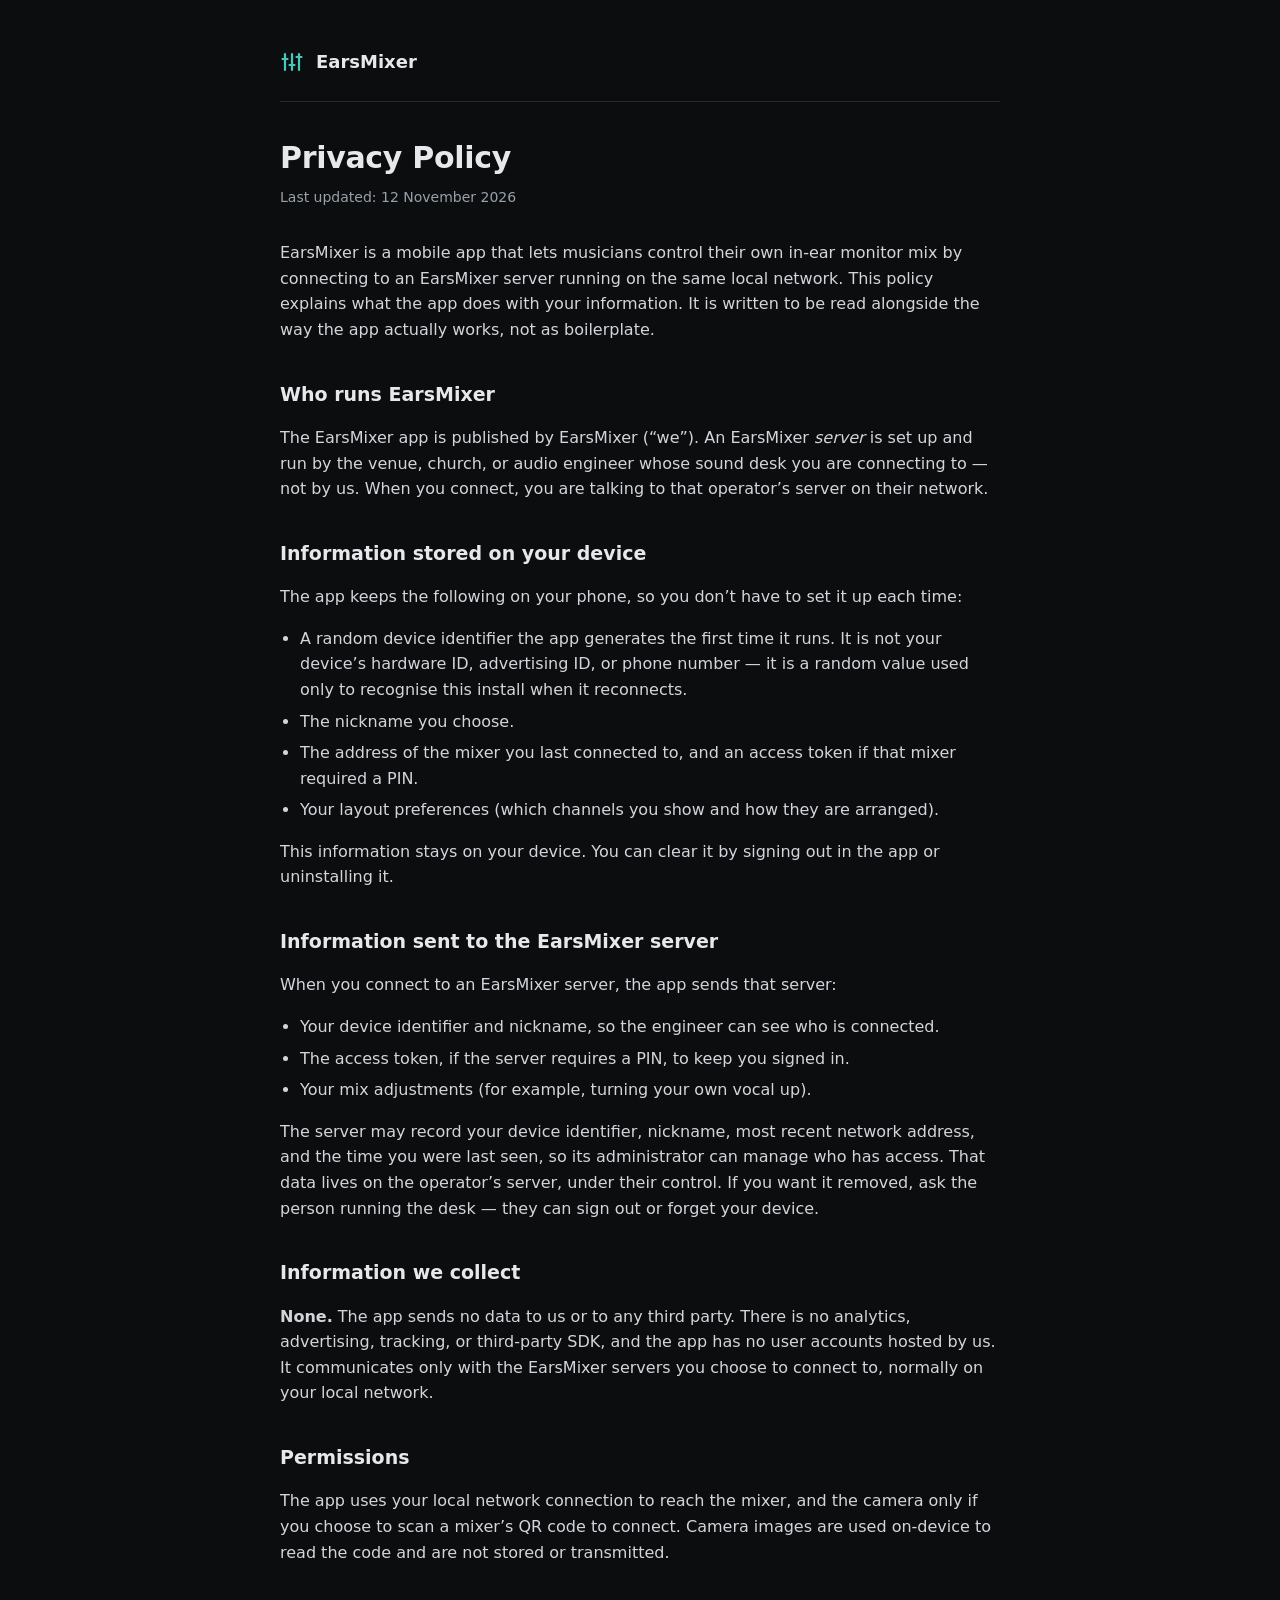
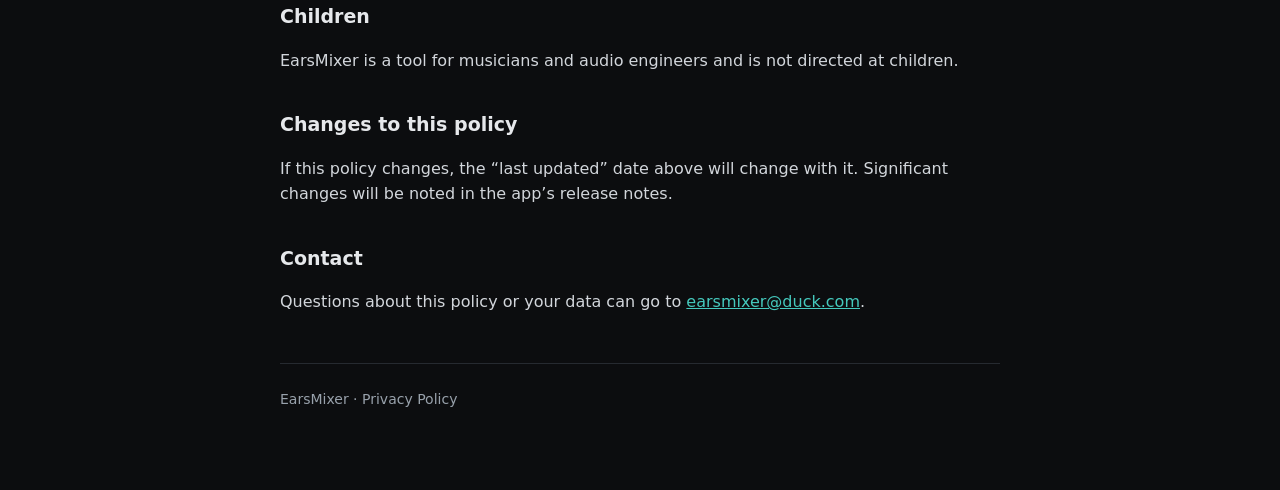
==== privacy.html @ 5447dbc8 "Add landing, privacy and support pages Moved from EarsMixerApp/docs so the site is served from its o" ====
<!doctype html>
<html lang="en">
<head>
<meta charset="utf-8">
<meta name="viewport" content="width=device-width, initial-scale=1">
<meta name="color-scheme" content="dark light">
<title>EarsMixer — Privacy Policy</title>
<style>
  :root { --bg:#0c0d0f; --panel:#131518; --line:#262a30; --text:#e6e8eb; --muted:#98a1ab; --accent:#45c9bd; }
  * { box-sizing:border-box; }
  html,body { margin:0; background:var(--bg); color:var(--text); font:16px/1.6 system-ui,-apple-system,"Segoe UI",Roboto,sans-serif; }
  .wrap { max-width:760px; margin:0 auto; padding:48px 20px 80px; }
  header { display:flex; align-items:center; gap:12px; padding-bottom:24px; border-bottom:1px solid var(--line); margin-bottom:32px; }
  header svg { color:var(--accent); flex:0 0 auto; }
  header span { font-size:18px; font-weight:600; }
  h1 { font-size:30px; letter-spacing:-0.3px; margin:0 0 4px; }
  .updated { color:var(--muted); font-size:14px; margin:0 0 32px; }
  h2 { font-size:19px; margin:36px 0 10px; }
  p,li { color:#d2d6db; }
  a { color:var(--accent); }
  ul { padding-left:20px; }
  li { margin:6px 0; }
  .note { margin-top:8px; padding:12px 16px; border:1px solid var(--line); border-left:3px solid var(--accent); border-radius:4px; background:var(--panel); color:var(--muted); font-size:14px; }
  .ph { color:#e3b04b; font-weight:600; }
  footer { margin-top:48px; padding-top:24px; border-top:1px solid var(--line); color:var(--muted); font-size:14px; }
</style>
</head>
<body>
<div class="wrap">
  <header>
    <svg aria-hidden="true" width="24" height="24" viewBox="0 0 24 24" fill="none" stroke="currentColor" stroke-width="2.2" stroke-linecap="round"><line x1="5" y1="4" x2="5" y2="20"/><line x1="12" y1="4" x2="12" y2="20"/><line x1="19" y1="4" x2="19" y2="20"/><line x1="2.5" y1="9" x2="7.5" y2="9"/><line x1="9.5" y1="15" x2="14.5" y2="15"/><line x1="16.5" y1="7" x2="21.5" y2="7"/></svg>
    <span>EarsMixer</span>
  </header>

  <h1>Privacy Policy</h1>
  <p class="updated">Last updated: 12 November 2026</p>

  <p>EarsMixer is a mobile app that lets musicians control their own in-ear monitor mix by connecting to an EarsMixer server running on the same local network. This policy explains what the app does with your information. It is written to be read alongside the way the app actually works, not as boilerplate.</p>

  <h2>Who runs EarsMixer</h2>
  <p>The EarsMixer app is published by EarsMixer (“we”). An EarsMixer <em>server</em> is set up and run by the venue, church, or audio engineer whose sound desk you are connecting to — not by us. When you connect, you are talking to that operator’s server on their network.</p>

  <h2>Information stored on your device</h2>
  <p>The app keeps the following on your phone, so you don’t have to set it up each time:</p>
  <ul>
    <li>A random device identifier the app generates the first time it runs. It is not your device’s hardware ID, advertising ID, or phone number — it is a random value used only to recognise this install when it reconnects.</li>
    <li>The nickname you choose.</li>
    <li>The address of the mixer you last connected to, and an access token if that mixer required a PIN.</li>
    <li>Your layout preferences (which channels you show and how they are arranged).</li>
  </ul>
  <p>This information stays on your device. You can clear it by signing out in the app or uninstalling it.</p>

  <h2>Information sent to the EarsMixer server</h2>
  <p>When you connect to an EarsMixer server, the app sends that server:</p>
  <ul>
    <li>Your device identifier and nickname, so the engineer can see who is connected.</li>
    <li>The access token, if the server requires a PIN, to keep you signed in.</li>
    <li>Your mix adjustments (for example, turning your own vocal up).</li>
  </ul>
  <p>The server may record your device identifier, nickname, most recent network address, and the time you were last seen, so its administrator can manage who has access. That data lives on the operator’s server, under their control. If you want it removed, ask the person running the desk — they can sign out or forget your device.</p>

  <h2>Information we collect</h2>
  <p><strong>None.</strong> The app sends no data to us or to any third party. There is no analytics, advertising, tracking, or third-party SDK, and the app has no user accounts hosted by us. It communicates only with the EarsMixer servers you choose to connect to, normally on your local network.</p>

  <h2>Permissions</h2>
  <p>The app uses your local network connection to reach the mixer, and the camera only if you choose to scan a mixer’s QR code to connect. Camera images are used on-device to read the code and are not stored or transmitted.</p>

  <h2>Children</h2>
  <p>EarsMixer is a tool for musicians and audio engineers and is not directed at children.</p>

  <h2>Changes to this policy</h2>
  <p>If this policy changes, the “last updated” date above will change with it. Significant changes will be noted in the app’s release notes.</p>

  <h2>Contact</h2>
  <p>Questions about this policy or your data can go to <a href="mailto:earsmixer@duck.com">earsmixer@duck.com</a>.</p>

  <footer>EarsMixer · Privacy Policy</footer>
</div>
</body>
</html>
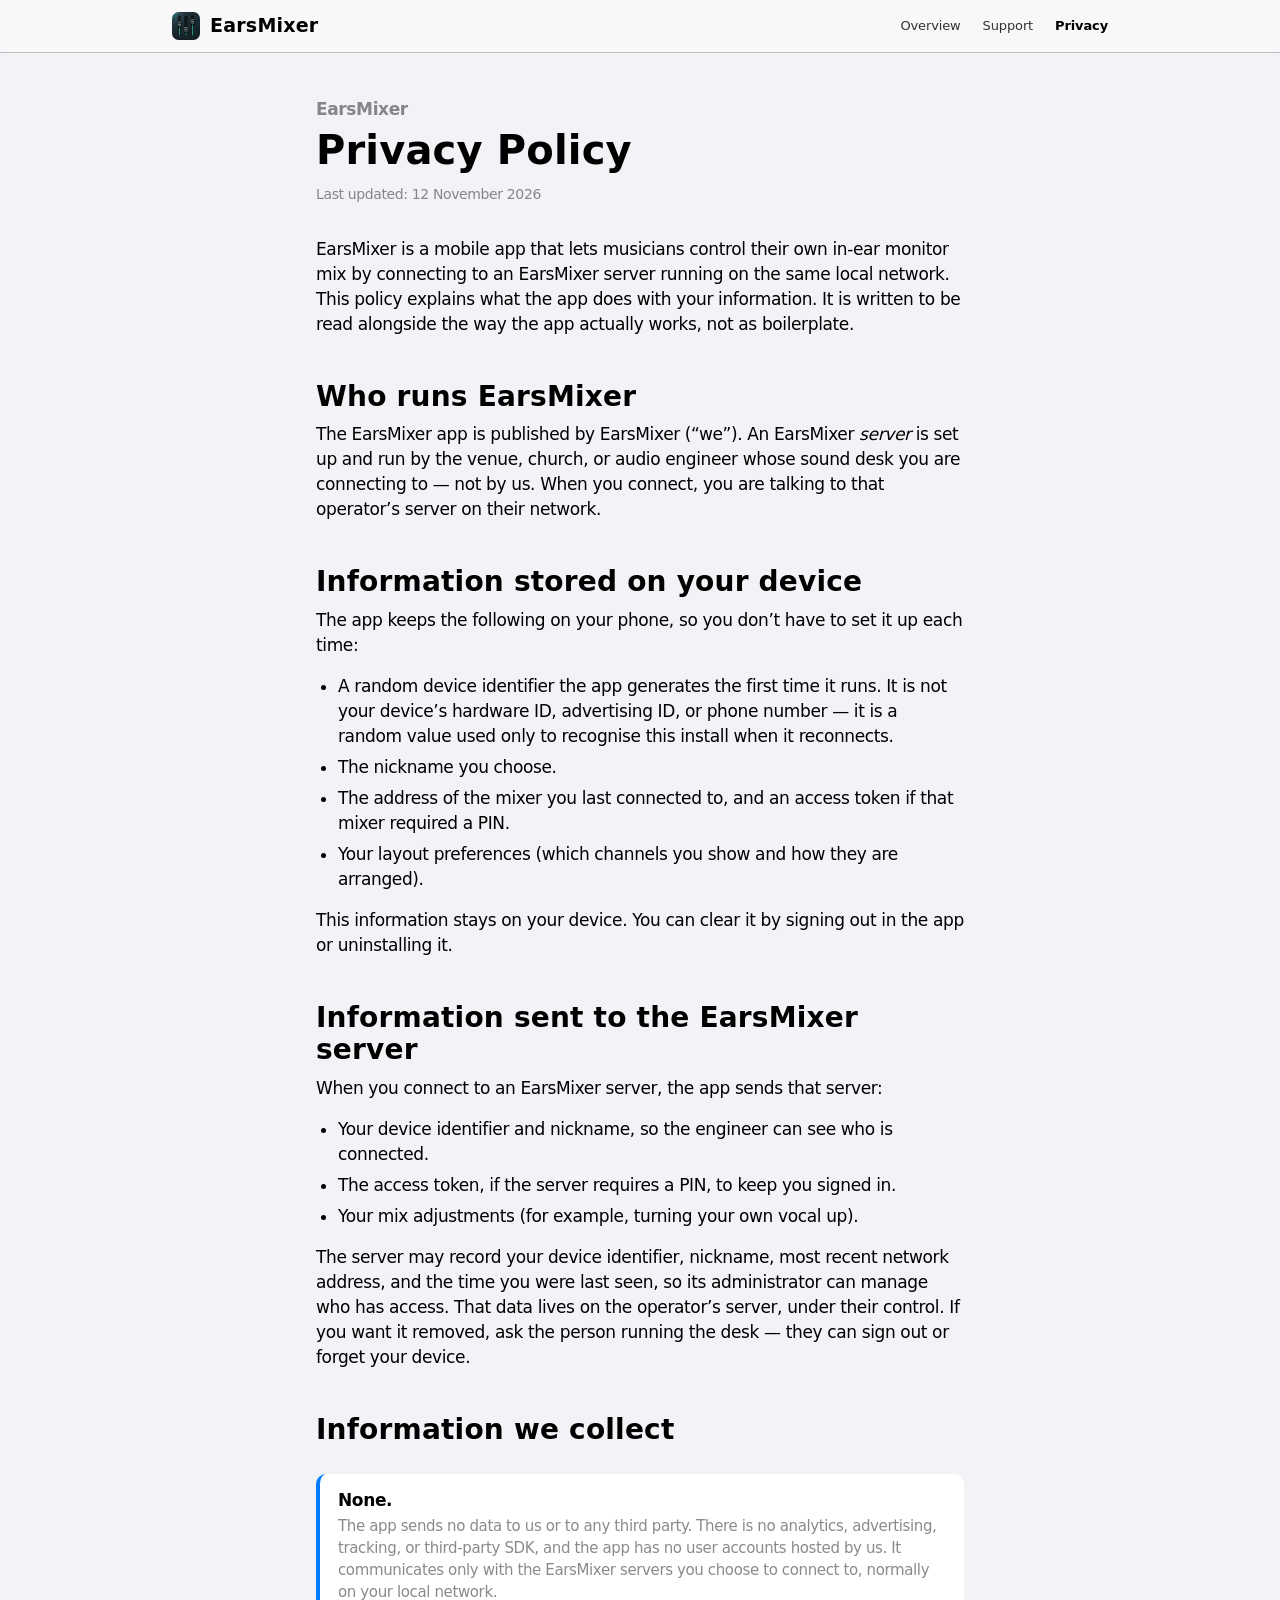
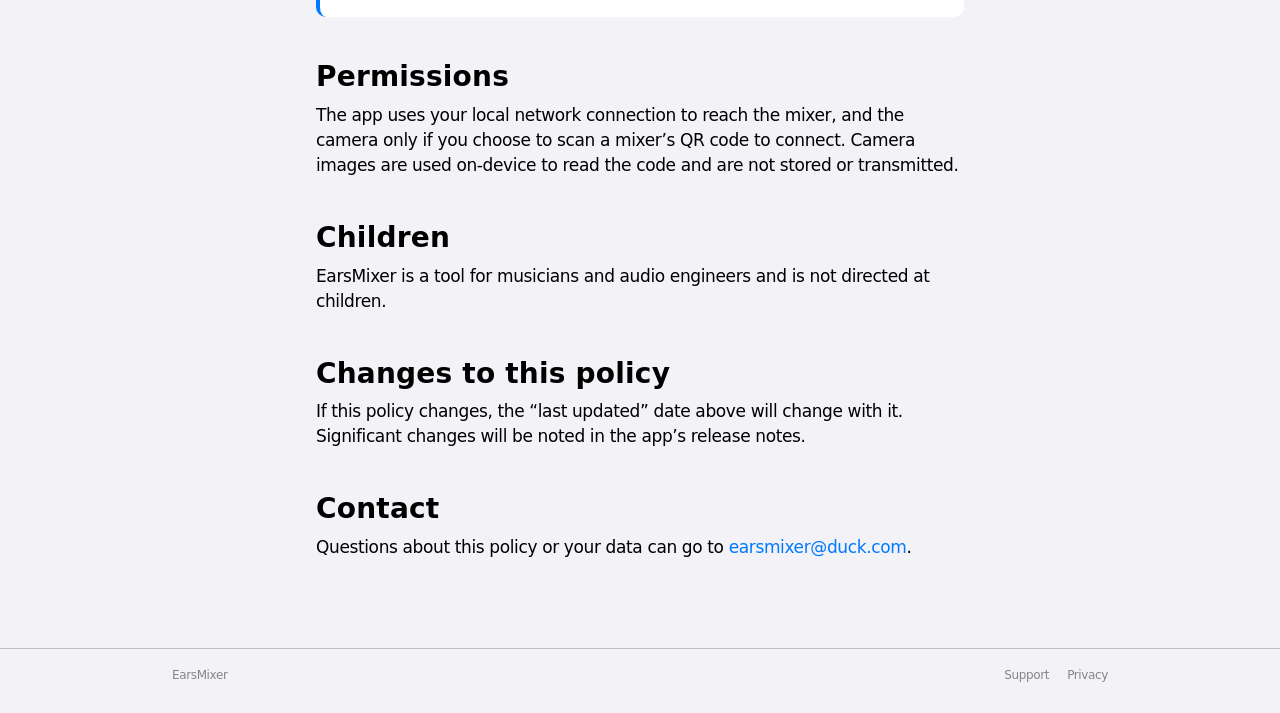
==== commit a08fe7f9: "Restyle pages after Apple's iOS documentation Shared style.css with iOS system colours, SF type scal" ====
--- a/privacy.html
+++ b/privacy.html
@@ -2,38 +2,31 @@
 <html lang="en">
 <head>
 <meta charset="utf-8">
-<meta name="viewport" content="width=device-width, initial-scale=1">
-<meta name="color-scheme" content="dark light">
+<meta name="viewport" content="width=device-width, initial-scale=1, viewport-fit=cover">
+<meta name="color-scheme" content="light dark">
+<meta name="theme-color" content="#f2f2f7" media="(prefers-color-scheme: light)">
+<meta name="theme-color" content="#000000" media="(prefers-color-scheme: dark)">
 <title>EarsMixer — Privacy Policy</title>
-<style>
-  :root { --bg:#0c0d0f; --panel:#131518; --line:#262a30; --text:#e6e8eb; --muted:#98a1ab; --accent:#45c9bd; }
-  * { box-sizing:border-box; }
-  html,body { margin:0; background:var(--bg); color:var(--text); font:16px/1.6 system-ui,-apple-system,"Segoe UI",Roboto,sans-serif; }
-  .wrap { max-width:760px; margin:0 auto; padding:48px 20px 80px; }
-  header { display:flex; align-items:center; gap:12px; padding-bottom:24px; border-bottom:1px solid var(--line); margin-bottom:32px; }
-  header svg { color:var(--accent); flex:0 0 auto; }
-  header span { font-size:18px; font-weight:600; }
-  h1 { font-size:30px; letter-spacing:-0.3px; margin:0 0 4px; }
-  .updated { color:var(--muted); font-size:14px; margin:0 0 32px; }
-  h2 { font-size:19px; margin:36px 0 10px; }
-  p,li { color:#d2d6db; }
-  a { color:var(--accent); }
-  ul { padding-left:20px; }
-  li { margin:6px 0; }
-  .note { margin-top:8px; padding:12px 16px; border:1px solid var(--line); border-left:3px solid var(--accent); border-radius:4px; background:var(--panel); color:var(--muted); font-size:14px; }
-  .ph { color:#e3b04b; font-weight:600; }
-  footer { margin-top:48px; padding-top:24px; border-top:1px solid var(--line); color:var(--muted); font-size:14px; }
-</style>
+<link rel="icon" href="favicon.png" type="image/png">
+<link rel="apple-touch-icon" href="icon.png">
+<link rel="stylesheet" href="style.css">
 </head>
 <body>
-<div class="wrap">
-  <header>
-    <svg aria-hidden="true" width="24" height="24" viewBox="0 0 24 24" fill="none" stroke="currentColor" stroke-width="2.2" stroke-linecap="round"><line x1="5" y1="4" x2="5" y2="20"/><line x1="12" y1="4" x2="12" y2="20"/><line x1="19" y1="4" x2="19" y2="20"/><line x1="2.5" y1="9" x2="7.5" y2="9"/><line x1="9.5" y1="15" x2="14.5" y2="15"/><line x1="16.5" y1="7" x2="21.5" y2="7"/></svg>
-    <span>EarsMixer</span>
-  </header>
+<header class="navbar">
+  <div class="navbar-inner">
+    <a class="brand" href="./"><img src="icon.png" width="28" height="28" alt="">EarsMixer</a>
+    <nav aria-label="Main">
+      <a href="./">Overview</a>
+      <a href="support.html">Support</a>
+      <a href="privacy.html" aria-current="page">Privacy</a>
+    </nav>
+  </div>
+</header>
 
+<main>
+  <p class="eyebrow">EarsMixer</p>
   <h1>Privacy Policy</h1>
-  <p class="updated">Last updated: 12 November 2026</p>
+  <p class="meta">Last updated: 12 November 2026</p>
 
   <p>EarsMixer is a mobile app that lets musicians control their own in-ear monitor mix by connecting to an EarsMixer server running on the same local network. This policy explains what the app does with your information. It is written to be read alongside the way the app actually works, not as boilerplate.</p>
 
@@ -42,7 +35,7 @@
 
   <h2>Information stored on your device</h2>
   <p>The app keeps the following on your phone, so you don’t have to set it up each time:</p>
-  <ul>
+  <ul class="bullets">
     <li>A random device identifier the app generates the first time it runs. It is not your device’s hardware ID, advertising ID, or phone number — it is a random value used only to recognise this install when it reconnects.</li>
     <li>The nickname you choose.</li>
     <li>The address of the mixer you last connected to, and an access token if that mixer required a PIN.</li>
@@ -52,7 +45,7 @@
 
   <h2>Information sent to the EarsMixer server</h2>
   <p>When you connect to an EarsMixer server, the app sends that server:</p>
-  <ul>
+  <ul class="bullets">
     <li>Your device identifier and nickname, so the engineer can see who is connected.</li>
     <li>The access token, if the server requires a PIN, to keep you signed in.</li>
     <li>Your mix adjustments (for example, turning your own vocal up).</li>
@@ -60,7 +53,7 @@
   <p>The server may record your device identifier, nickname, most recent network address, and the time you were last seen, so its administrator can manage who has access. That data lives on the operator’s server, under their control. If you want it removed, ask the person running the desk — they can sign out or forget your device.</p>
 
   <h2>Information we collect</h2>
-  <p><strong>None.</strong> The app sends no data to us or to any third party. There is no analytics, advertising, tracking, or third-party SDK, and the app has no user accounts hosted by us. It communicates only with the EarsMixer servers you choose to connect to, normally on your local network.</p>
+  <div class="callout"><strong>None.</strong><p>The app sends no data to us or to any third party. There is no analytics, advertising, tracking, or third-party SDK, and the app has no user accounts hosted by us. It communicates only with the EarsMixer servers you choose to connect to, normally on your local network.</p></div>
 
   <h2>Permissions</h2>
   <p>The app uses your local network connection to reach the mixer, and the camera only if you choose to scan a mixer’s QR code to connect. Camera images are used on-device to read the code and are not stored or transmitted.</p>
@@ -73,8 +66,16 @@
 
   <h2>Contact</h2>
   <p>Questions about this policy or your data can go to <a href="mailto:earsmixer@duck.com">earsmixer@duck.com</a>.</p>
+</main>
 
-  <footer>EarsMixer · Privacy Policy</footer>
-</div>
+<footer>
+  <div class="footer-inner">
+    <span>EarsMixer</span>
+    <nav aria-label="Footer">
+      <a href="support.html">Support</a>
+      <a href="privacy.html">Privacy</a>
+    </nav>
+  </div>
+</footer>
 </body>
 </html>
--- a/style.css
+++ b/style.css
@@ -0,0 +1,358 @@
+/* EarsMixer site — styled after Apple's iOS documentation and support pages.
+   iOS system colours, SF type scale, grouped inset lists, translucent nav bar.
+   Follows the reader's light/dark setting. */
+
+:root {
+  color-scheme: light dark;
+
+  /* iOS system colours (light) */
+  --blue: #007aff;
+  --green: #34c759;
+  --orange: #ff9500;
+  --label: #000000;
+  --label-2: rgba(60, 60, 67, 0.6);
+  --label-3: rgba(60, 60, 67, 0.3);
+  --separator: rgba(60, 60, 67, 0.29);
+  --bg: #ffffff;
+  --grouped-bg: #f2f2f7;
+  --cell: #ffffff;
+  --fill: rgba(120, 120, 128, 0.12);
+  --bar: rgba(249, 249, 249, 0.8);
+
+  --font: -apple-system, BlinkMacSystemFont, "SF Pro Text", "SF Pro", "Helvetica Neue", "Segoe UI", system-ui, sans-serif;
+  --font-display: -apple-system, BlinkMacSystemFont, "SF Pro Display", "SF Pro", "Helvetica Neue", "Segoe UI", system-ui, sans-serif;
+  --radius: 10px;
+}
+
+@media (prefers-color-scheme: dark) {
+  :root {
+    --blue: #0a84ff;
+    --green: #30d158;
+    --orange: #ff9f0a;
+    --label: #ffffff;
+    --label-2: rgba(235, 235, 245, 0.6);
+    --label-3: rgba(235, 235, 245, 0.3);
+    --separator: rgba(84, 84, 88, 0.6);
+    --bg: #000000;
+    --grouped-bg: #000000;
+    --cell: #1c1c1e;
+    --fill: rgba(118, 118, 128, 0.24);
+    --bar: rgba(29, 29, 31, 0.72);
+  }
+}
+
+* { box-sizing: border-box; }
+
+html {
+  -webkit-text-size-adjust: 100%;
+  -webkit-font-smoothing: antialiased;
+}
+
+body {
+  margin: 0;
+  background: var(--grouped-bg);
+  color: var(--label);
+  font: 17px/1.47 var(--font);
+  letter-spacing: -0.022em;
+}
+
+a { color: var(--blue); text-decoration: none; }
+a:hover { text-decoration: underline; }
+
+/* ---------- Navigation bar ---------- */
+
+.navbar {
+  position: sticky;
+  top: 0;
+  z-index: 10;
+  background: var(--bar);
+  -webkit-backdrop-filter: saturate(180%) blur(20px);
+  backdrop-filter: saturate(180%) blur(20px);
+  border-bottom: 0.5px solid var(--separator);
+}
+.navbar-inner {
+  max-width: 980px;
+  margin: 0 auto;
+  height: 52px;
+  padding: 0 22px;
+  display: flex;
+  align-items: center;
+  justify-content: space-between;
+  gap: 16px;
+}
+.navbar .brand {
+  display: flex;
+  align-items: center;
+  gap: 10px;
+  color: var(--label);
+  font-size: 19px;
+  font-weight: 600;
+  letter-spacing: 0.012em;
+}
+.navbar .brand:hover { text-decoration: none; }
+.navbar .brand img {
+  width: 28px;
+  height: 28px;
+  border-radius: 6.5px; /* iOS icon corner ratio */
+}
+.navbar nav { display: flex; gap: 22px; }
+.navbar nav a {
+  color: var(--label);
+  font-size: 13px;
+  opacity: 0.8;
+  letter-spacing: -0.01em;
+}
+.navbar nav a:hover { opacity: 1; text-decoration: none; }
+.navbar nav a[aria-current="page"] { opacity: 1; font-weight: 600; }
+
+/* ---------- Page layout ---------- */
+
+main {
+  max-width: 692px;
+  margin: 0 auto;
+  padding: 44px 22px 72px;
+}
+
+.eyebrow {
+  margin: 0 0 6px;
+  color: var(--label-2);
+  font-size: 17px;
+  font-weight: 600;
+}
+
+h1 {
+  margin: 0 0 12px;
+  font-family: var(--font-display);
+  font-size: 40px;
+  line-height: 1.1;
+  font-weight: 700;
+  letter-spacing: 0.004em;
+}
+
+.lede {
+  margin: 0 0 36px;
+  color: var(--label-2);
+  font-size: 21px;
+  line-height: 1.38;
+  letter-spacing: 0.011em;
+}
+
+h2 {
+  margin: 44px 0 10px;
+  font-family: var(--font-display);
+  font-size: 28px;
+  line-height: 1.14;
+  font-weight: 700;
+  letter-spacing: 0.007em;
+}
+
+p { margin: 0 0 16px; }
+
+ul.bullets { margin: 0 0 16px; padding-left: 22px; }
+ul.bullets li { margin: 6px 0; }
+
+.meta { color: var(--label-2); font-size: 14px; margin: 0 0 32px; }
+
+/* ---------- Grouped inset list (iOS Settings style) ---------- */
+
+.list-header {
+  margin: 28px 16px 7px;
+  color: var(--label-2);
+  font-size: 13px;
+  text-transform: uppercase;
+  letter-spacing: -0.006em;
+}
+.list-footer {
+  margin: 7px 16px 0;
+  color: var(--label-2);
+  font-size: 13px;
+  line-height: 1.38;
+}
+
+.list {
+  margin: 0;
+  padding: 0;
+  list-style: none;
+  background: var(--cell);
+  border-radius: var(--radius);
+  overflow: hidden;
+}
+.list > li,
+.list > a,
+.list > details {
+  position: relative;
+  display: block;
+  padding: 11px 16px;
+  color: var(--label);
+}
+/* inset separators */
+.list > li + li::before,
+.list > a + a::before,
+.list > details + details::before {
+  content: "";
+  position: absolute;
+  top: 0;
+  left: 16px;
+  right: 0;
+  border-top: 0.5px solid var(--separator);
+}
+.list.with-icons > li + li::before,
+.list.with-icons > a + a::before { left: 60px; }
+
+/* Numbered steps */
+.list.steps { counter-reset: step; }
+.list.steps > li {
+  display: flex;
+  gap: 14px;
+  align-items: flex-start;
+  padding-left: 16px;
+}
+.list.steps > li::after {
+  counter-increment: step;
+  content: counter(step);
+  order: -1;
+  flex: 0 0 28px;
+  height: 28px;
+  border-radius: 50%;
+  background: var(--blue);
+  color: #fff;
+  font-size: 15px;
+  font-weight: 600;
+  display: flex;
+  align-items: center;
+  justify-content: center;
+}
+.list.steps > li + li::before { left: 58px; }
+
+/* Disclosure rows (FAQ) */
+.list details summary {
+  list-style: none;
+  cursor: pointer;
+  display: flex;
+  justify-content: space-between;
+  align-items: center;
+  gap: 12px;
+  margin: -11px -16px;
+  padding: 11px 16px;
+}
+.list details summary::-webkit-details-marker { display: none; }
+.list details summary::after {
+  content: "";
+  flex: 0 0 auto;
+  width: 8px;
+  height: 8px;
+  border-right: 2px solid var(--label-3);
+  border-bottom: 2px solid var(--label-3);
+  transform: rotate(-45deg);
+  transition: transform 0.2s ease;
+}
+.list details[open] summary::after { transform: rotate(45deg); }
+.list details p {
+  margin: 18px 0 2px;
+  color: var(--label-2);
+  font-size: 15px;
+  line-height: 1.4;
+}
+
+/* Tappable link rows with chevron */
+.list > a { display: flex; align-items: center; gap: 14px; }
+.list > a:hover { text-decoration: none; background: var(--fill); }
+.list > a::after {
+  content: "";
+  margin-left: auto;
+  width: 7px;
+  height: 7px;
+  border-right: 2px solid var(--label-3);
+  border-top: 2px solid var(--label-3);
+  transform: rotate(45deg);
+}
+.row-icon {
+  flex: 0 0 30px;
+  width: 30px;
+  height: 30px;
+  border-radius: 7px;
+  display: flex;
+  align-items: center;
+  justify-content: center;
+  color: #fff;
+}
+.row-icon.blue { background: var(--blue); }
+.row-icon.green { background: var(--green); }
+.row-icon.orange { background: var(--orange); }
+.row-text { display: flex; flex-direction: column; line-height: 1.25; }
+.row-text small { color: var(--label-2); font-size: 13px; }
+
+/* ---------- Hero (landing) ---------- */
+
+.hero { text-align: center; padding-top: 16px; }
+.hero .app-icon {
+  width: 120px;
+  height: 120px;
+  border-radius: 27px;
+  box-shadow: 0 8px 24px rgba(0, 0, 0, 0.18);
+  margin-bottom: 22px;
+}
+.hero h1 { font-size: 48px; line-height: 1.08; }
+.hero .lede { margin-left: auto; margin-right: auto; max-width: 560px; }
+.badge {
+  display: inline-block;
+  margin-bottom: 14px;
+  padding: 3px 10px;
+  border-radius: 999px;
+  background: var(--fill);
+  color: var(--label-2);
+  font-size: 12px;
+  font-weight: 600;
+  letter-spacing: 0.02em;
+  text-transform: uppercase;
+}
+
+.button {
+  display: inline-block;
+  padding: 12px 22px;
+  border-radius: 980px;
+  background: var(--blue);
+  color: #fff;
+  font-size: 17px;
+  font-weight: 400;
+}
+.button:hover { text-decoration: none; filter: brightness(1.08); }
+
+/* ---------- Callout (Apple docs "Note") ---------- */
+
+.callout {
+  margin: 28px 0;
+  padding: 14px 18px;
+  border-radius: var(--radius);
+  background: var(--cell);
+  border-left: 4px solid var(--blue);
+}
+.callout strong { display: block; margin-bottom: 2px; }
+.callout p { margin: 0; color: var(--label-2); font-size: 15px; }
+
+/* ---------- Footer ---------- */
+
+footer {
+  border-top: 0.5px solid var(--separator);
+  color: var(--label-2);
+  font-size: 12px;
+}
+.footer-inner {
+  max-width: 980px;
+  margin: 0 auto;
+  padding: 18px 22px 28px;
+  display: flex;
+  flex-wrap: wrap;
+  justify-content: space-between;
+  gap: 8px 18px;
+}
+footer nav { display: flex; gap: 18px; }
+footer a { color: var(--label-2); }
+
+@media (max-width: 600px) {
+  h1 { font-size: 32px; }
+  .hero h1 { font-size: 36px; }
+  .lede { font-size: 19px; }
+  h2 { font-size: 24px; }
+  .navbar nav { gap: 16px; }
+}
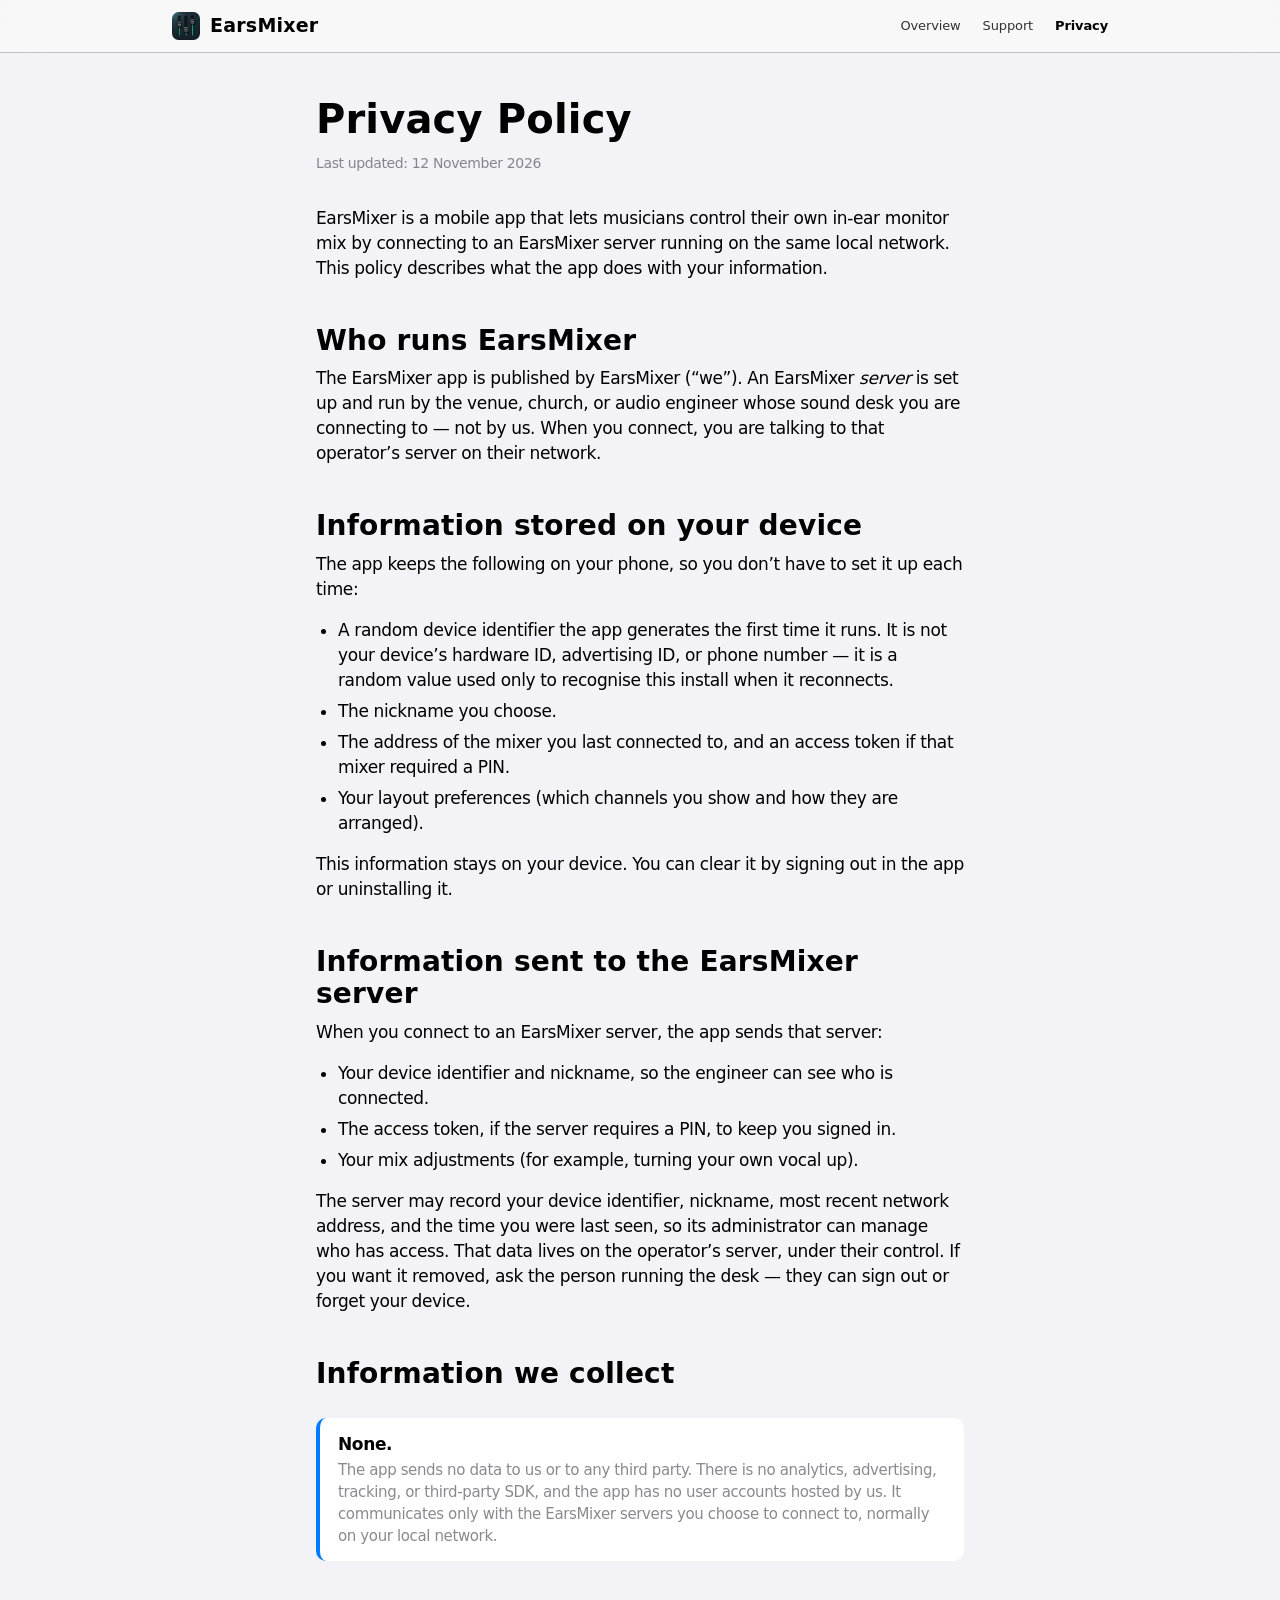
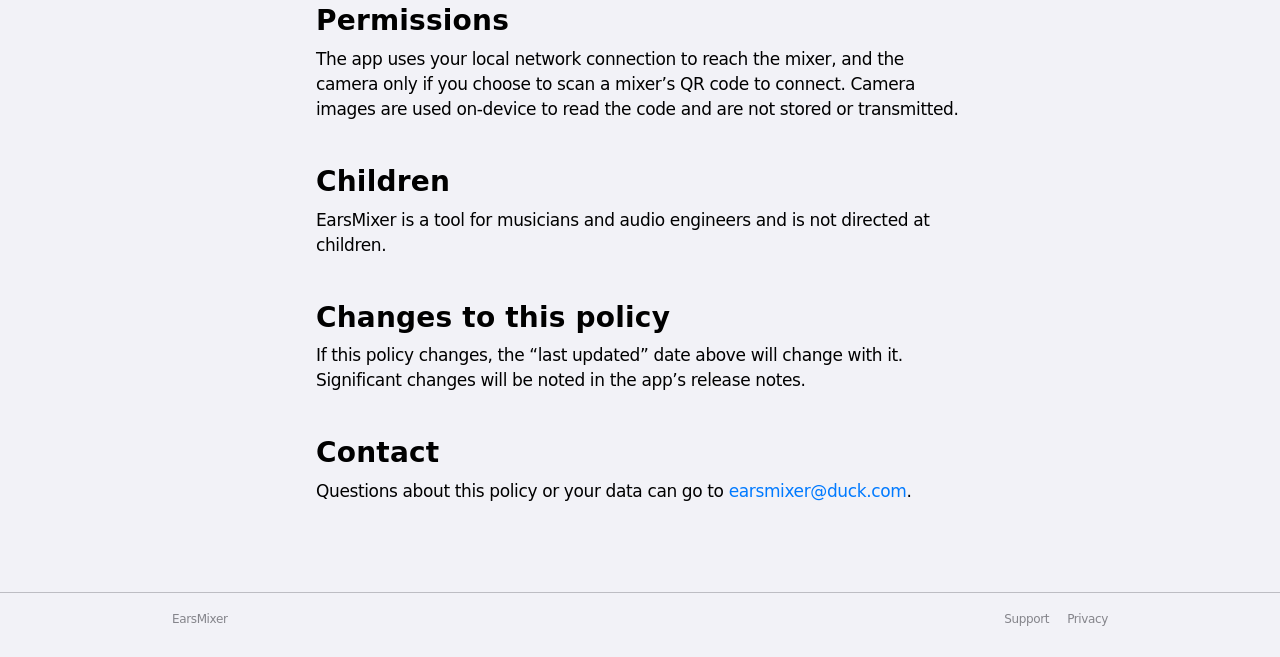
==== commit 166c80eb: "Reword pages Co-Authored-By: Claude Opus 5.5 <noreply@anthropic.com> Claude-Session: https://claude." ====
--- a/privacy.html
+++ b/privacy.html
@@ -24,11 +24,10 @@
 </header>
 
 <main>
-  <p class="eyebrow">EarsMixer</p>
   <h1>Privacy Policy</h1>
   <p class="meta">Last updated: 12 November 2026</p>
 
-  <p>EarsMixer is a mobile app that lets musicians control their own in-ear monitor mix by connecting to an EarsMixer server running on the same local network. This policy explains what the app does with your information. It is written to be read alongside the way the app actually works, not as boilerplate.</p>
+  <p>EarsMixer is a mobile app that lets musicians control their own in-ear monitor mix by connecting to an EarsMixer server running on the same local network. This policy describes what the app does with your information.</p>
 
   <h2>Who runs EarsMixer</h2>
   <p>The EarsMixer app is published by EarsMixer (“we”). An EarsMixer <em>server</em> is set up and run by the venue, church, or audio engineer whose sound desk you are connecting to — not by us. When you connect, you are talking to that operator’s server on their network.</p>
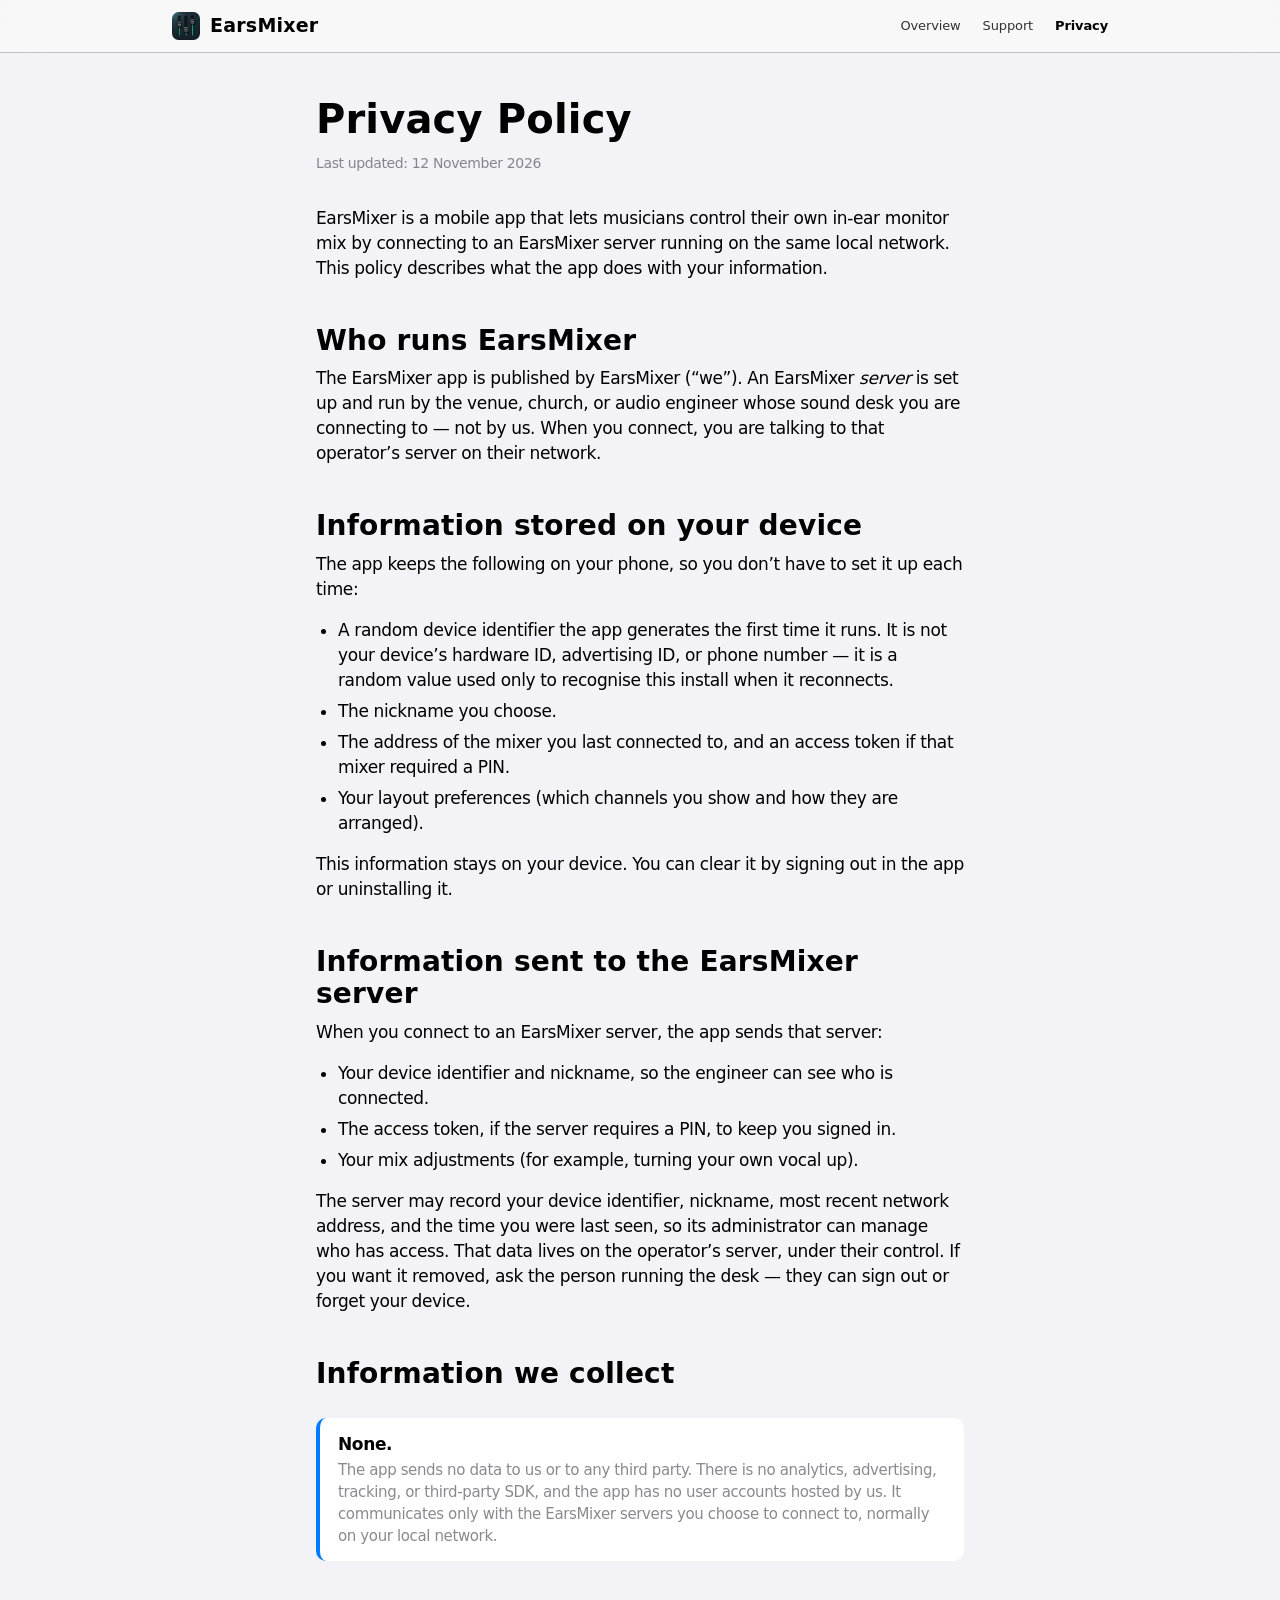
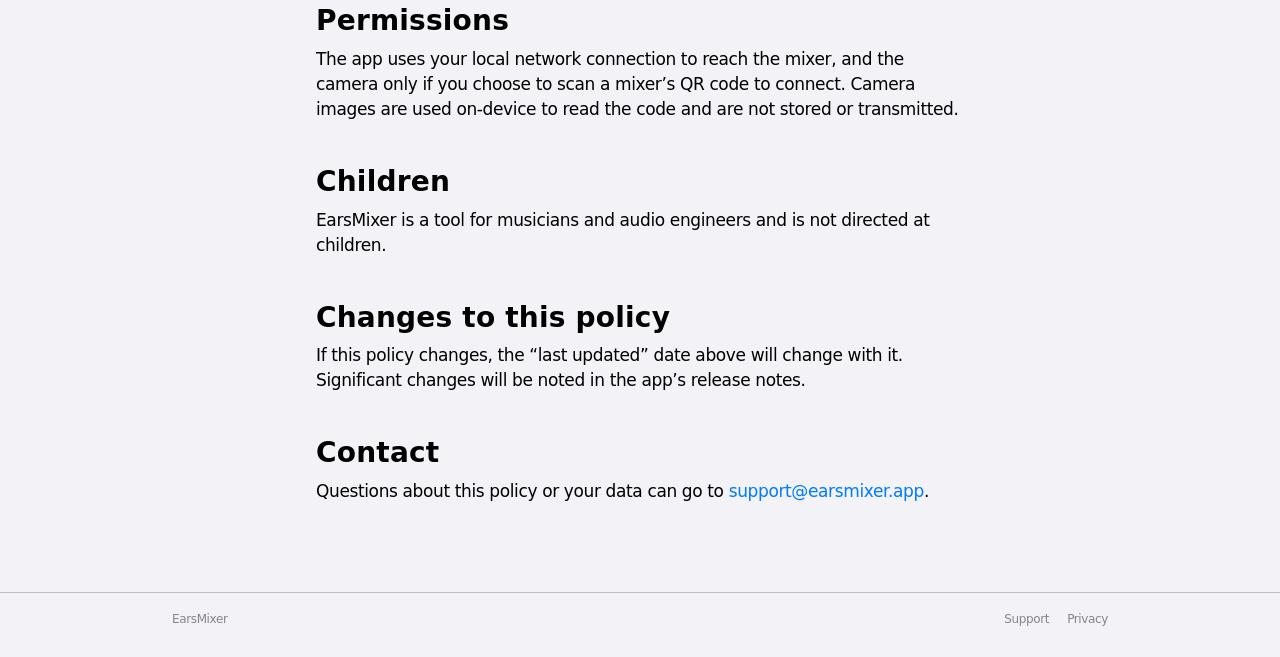
==== commit 267a4085: "Use support@earsmixer.app as the contact address Co-Authored-By: Claude Sonnet 5.5 <noreply@anthropi" ====
--- a/privacy.html
+++ b/privacy.html
@@ -64,7 +64,7 @@
   <p>If this policy changes, the “last updated” date above will change with it. Significant changes will be noted in the app’s release notes.</p>
 
   <h2>Contact</h2>
-  <p>Questions about this policy or your data can go to <a href="mailto:earsmixer@duck.com">earsmixer@duck.com</a>.</p>
+  <p>Questions about this policy or your data can go to <a href="mailto:support@earsmixer.app">support@earsmixer.app</a>.</p>
 </main>
 
 <footer>
